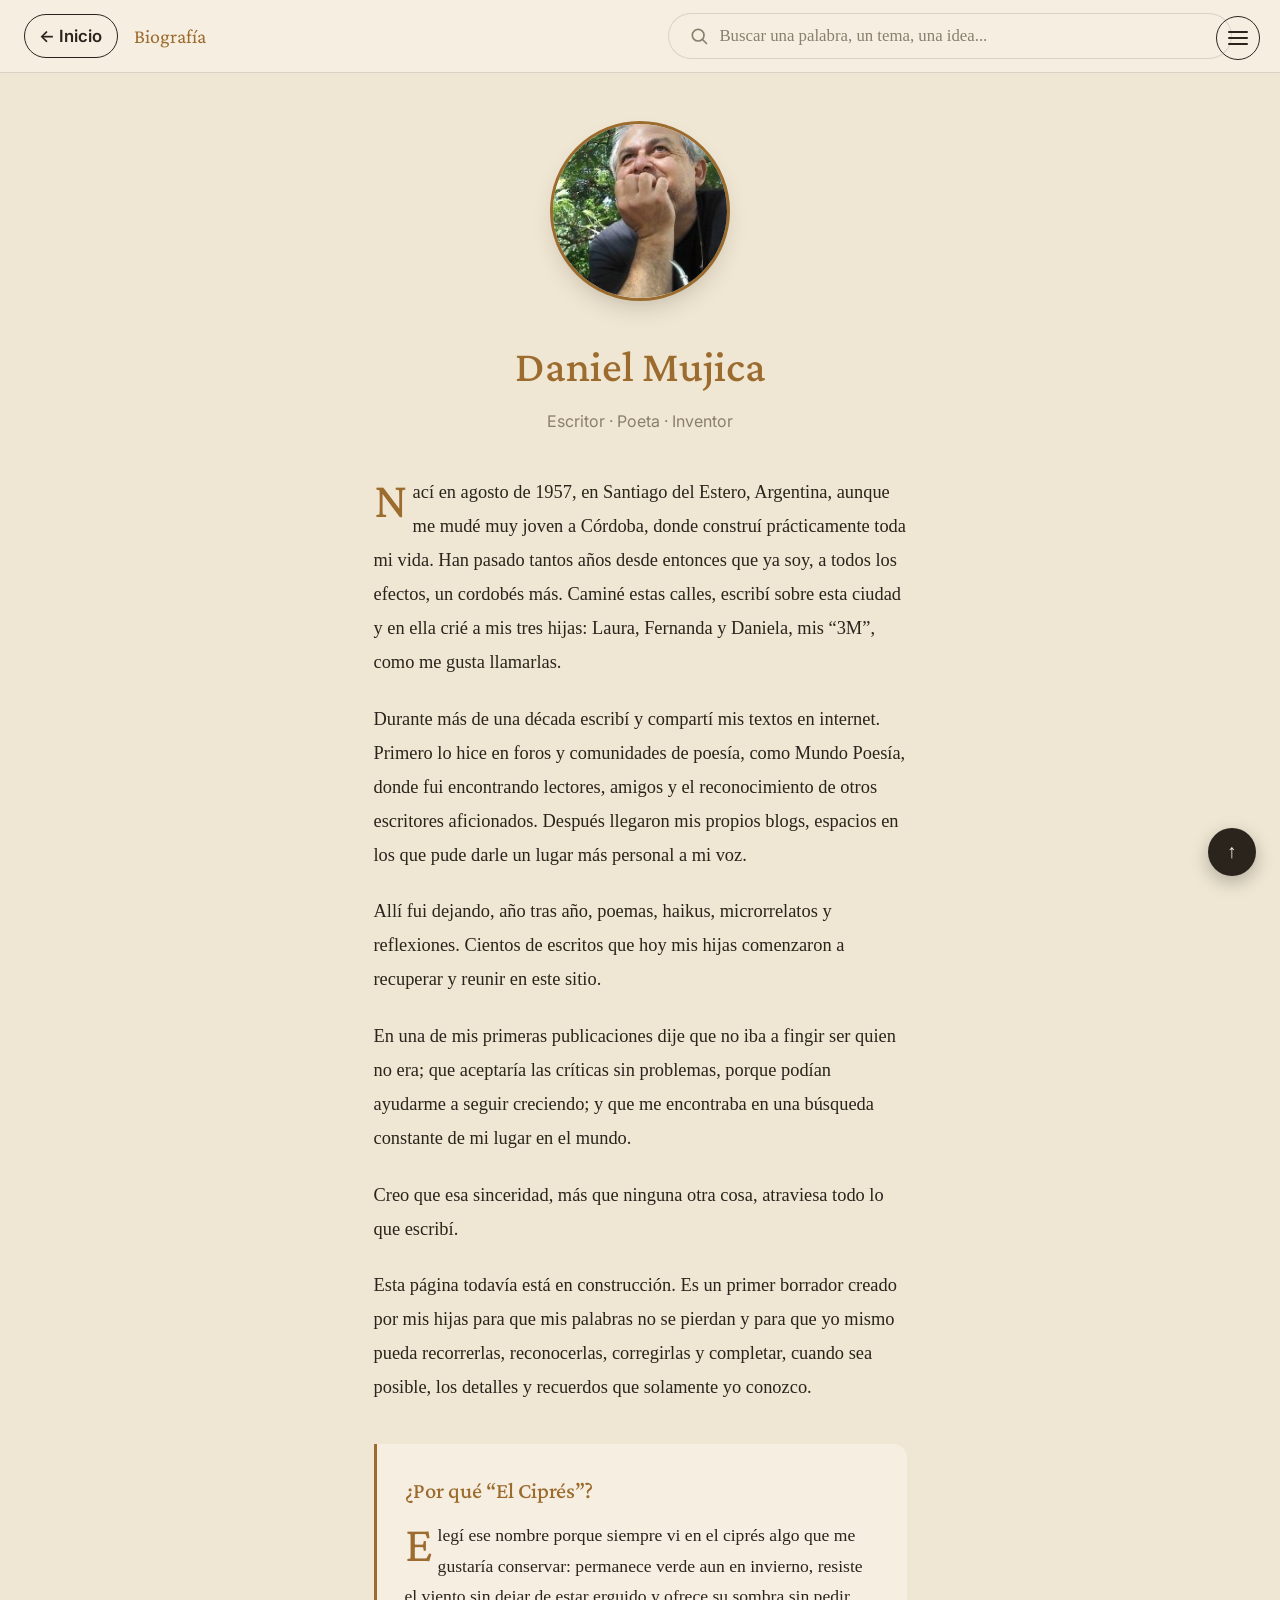
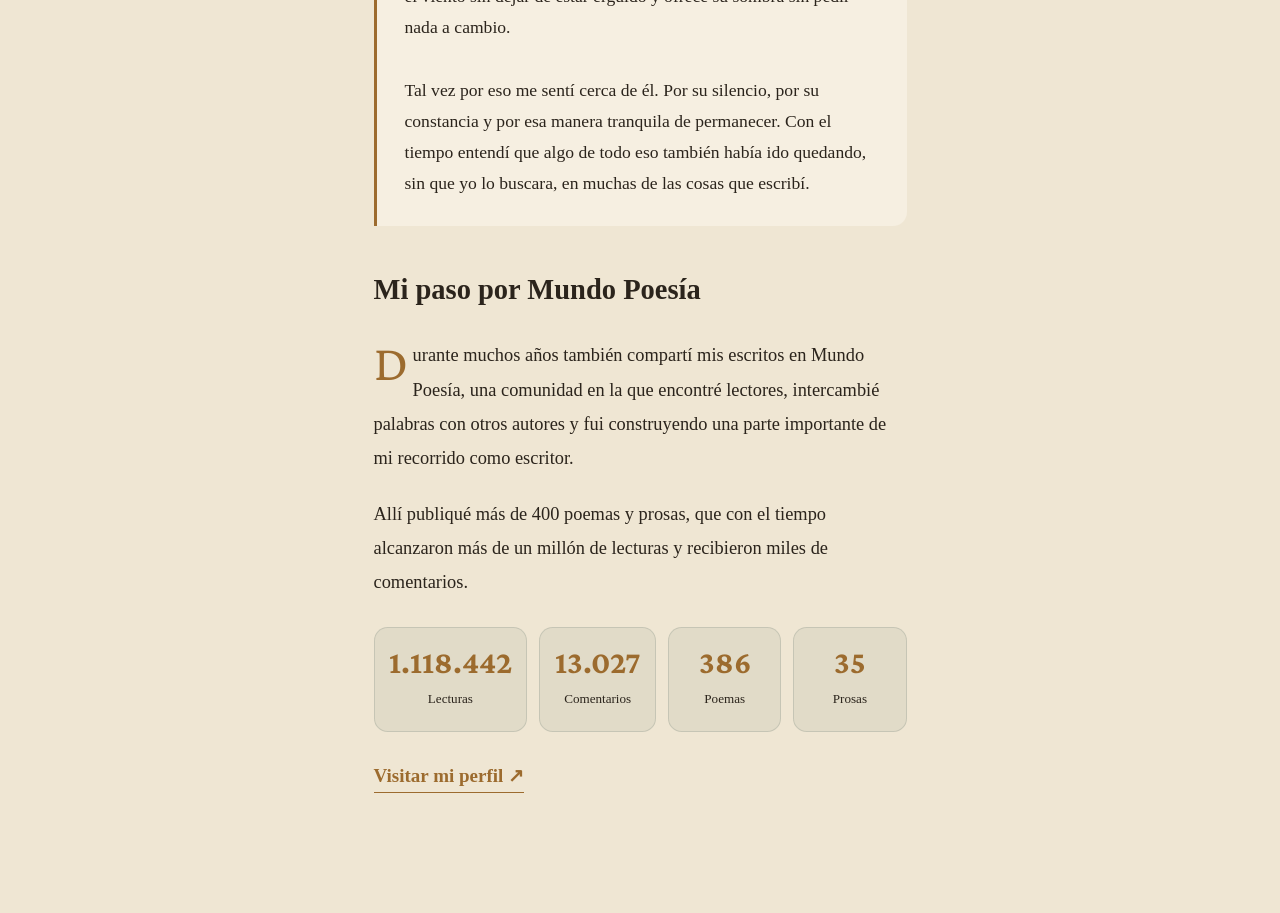
==== biografia.html @ 6b65d0ea "Registro en Claude, 11.07" ====
<!doctype html>
<html lang="es">
  <head>
    <meta charset="UTF-8" />
    <meta name="viewport" content="width=device-width, initial-scale=1.0" />
    <title>Biografía — El Ciprés</title>
    <link rel="stylesheet" href="css/styles.css" />
    <link rel="stylesheet" href="css/paginas.css" />
  </head>
  <body style="--accent: var(--tinta-otro-yo)">
    <div class="topbar">
      <a class="volver" href="index.html">&larr; Inicio</a>
      <span class="coleccion-nombre">Biografía</span>

     <section class="buscador-wrap">
  <div class="buscador-caja">
    <svg class="buscador-icono" width="20" height="20" viewBox="0 0 24 24" fill="none" stroke="currentColor" stroke-width="2" stroke-linecap="round"><circle cx="11" cy="11" r="7"/><path d="M21 21 L16.5 16.5"/></svg>
    <input type="text" id="buscadorInput" placeholder="Buscar una palabra, un tema, una idea..." autocomplete="off">
  </div>
  <div class="buscador-resultados" id="buscadorResultados"></div>
</section>

      <nav class="menu-hamburguesa" aria-label="Navegación principal">
        <button
          class="menu-boton"
          id="menuBoton"
          aria-expanded="false"
          aria-controls="menuPanel"
          aria-label="Abrir menú"
        >
          <span class="menu-icono" aria-hidden="true"
            ><span></span><span></span><span></span
          ></span>
        </button>
        <ul class="menu-panel" id="menuPanel">
          <li><a href="index.html">Inicio</a></li>
          <li><a href="biografia.html">Biografía</a></li>
          <li><a href="comentarios.html">Comentarios</a></li>
          <li><a href="cafecito.html">Cafecito</a></li>
          <li><a href="contacto.html">Contacto</a></li>
        </ul>
      </nav>
    </div>

    <main class="bio-main">
      <div class="bio-foto-wrap">
        <div class="bio-foto">
          <img src="/img/bio-wdm.jpg" alt="Daniel Mujica" />
          <!-- <span class="placeholder">Foto de<br>Daniel</span> -->
        </div>
      </div>

      <h1 class="bio-nombre">Daniel Mujica</h1>
      <div class="bio-sub">Escritor &middot; Poeta &middot; Inventor</div>

      <div class="bio-texto">
        <p>
          Nací en agosto de 1957, en Santiago del Estero, Argentina, aunque me
          mudé muy joven a Córdoba, donde construí prácticamente toda mi vida.
          Han pasado tantos años desde entonces que ya soy, a todos los efectos,
          un cordobés más. Caminé estas calles, escribí sobre esta ciudad y en
          ella crié a mis tres hijas: Laura, Fernanda y Daniela, mis “3M”, como
          me gusta llamarlas.
        </p>

        <p>
          Durante más de una década escribí y compartí mis textos en internet.
          Primero lo hice en foros y comunidades de poesía, como Mundo Poesía,
          donde fui encontrando lectores, amigos y el reconocimiento de otros
          escritores aficionados. Después llegaron mis propios blogs, espacios
          en los que pude darle un lugar más personal a mi voz.
        </p>

        <p>
          Allí fui dejando, año tras año, poemas, haikus, microrrelatos y
          reflexiones. Cientos de escritos que hoy mis hijas comenzaron a
          recuperar y reunir en este sitio.
        </p>

        <p>
          En una de mis primeras publicaciones dije que no iba a fingir ser
          quien no era; que aceptaría las críticas sin problemas, porque podían
          ayudarme a seguir creciendo; y que me encontraba en una búsqueda
          constante de mi lugar en el mundo.
        </p>

        <p>
          Creo que esa sinceridad, más que ninguna otra cosa, atraviesa todo lo
          que escribí.
        </p>

        <p>
          Esta página todavía está en construcción. Es un primer borrador creado
          por mis hijas para que mis palabras no se pierdan y para que yo mismo
          pueda recorrerlas, reconocerlas, corregirlas y completar, cuando sea
          posible, los detalles y recuerdos que solamente yo conozco.
        </p>

        <section class="bio-cipres">
          <h2>¿Por qué “El Ciprés”?</h2>

          <p>
            Elegí ese nombre porque siempre vi en el ciprés algo que me gustaría
            conservar: permanece verde aun en invierno, resiste el viento sin
            dejar de estar erguido y ofrece su sombra sin pedir nada a cambio.
          </p>
          <br />
          <p>
            Tal vez por eso me sentí cerca de él. Por su silencio, por su
            constancia y por esa manera tranquila de permanecer. Con el tiempo
            entendí que algo de todo eso también había ido quedando, sin que yo
            lo buscara, en muchas de las cosas que escribí.
          </p>
        </section>

        <section class="bio-mundopoesia">
          <h2>Mi paso por Mundo Poesía</h2>

          <p>
            Durante muchos años también compartí mis escritos en Mundo Poesía,
            una comunidad en la que encontré lectores, intercambié palabras con
            otros autores y fui construyendo una parte importante de mi
            recorrido como escritor.
          </p>

          <p>
            Allí publiqué más de 400 poemas y prosas, que con el tiempo
            alcanzaron más de un millón de lecturas y recibieron miles de
            comentarios.
          </p>

          <div class="actividad-numeros">
            <div class="actividad-dato">
              <strong>1.118.442</strong>
              <span>Lecturas</span>
            </div>

            <div class="actividad-dato">
              <strong>13.027</strong>
              <span>Comentarios</span>
            </div>

            <div class="actividad-dato">
              <strong>386</strong>
              <span>Poemas</span>
            </div>

            <div class="actividad-dato">
              <strong>35</strong>
              <span>Prosas</span>
            </div>
          </div>

          <a
            class="actividad-enlace"
            href="https://www.mundopoesia.com/foros/usuarios/cipres1957.34099/"
            target="_blank"
            rel="noopener"
          >
            Visitar mi perfil ↗
          </a>
        </section>
      </div>
    </main>

    <a
      class="volver-arriba"
      href="#"
      aria-label="Volver arriba"
      title="Volver arriba"
      >&uarr;</a
    >

    <script src="js/menu.js" defer></script>
    <script src="/js/buscador.js" defer></script>
    <script src="../js/resaltar.js" defer></script>
  </body>
</html>
---- css/styles.css ----
/* ============================================
   Sistema de diseño — "El cuaderno de Daniel"
   Paleta: papel envejecido + tintas de época
   ============================================ */

/* @import url("https://fonts.googleapis.com/css2?family=Fraunces:opsz,wght@9..144,400;9..144,500;9..144,600&family=Source+Serif+4:opsz,wght@8..60,400;8..60,500;8..60,600&family=Inter:wght@400;500;600&display=swap"); */
@import url('https://fonts.googleapis.com/css2?family=Crimson+Pro:wght@700&family=Inter:wght@400;500;600&display=swap');

:root {
  /* Papel y tinta base */
  --paper: #efe6d3;
  --paper-soft: #f6efe1;
  --paper-deep: #e4d8be;
  --ink: #2b241c;
  --ink-soft: #5c5142;
  --ink-faint: #8a7e6c;
  --rule: rgba(43, 36, 28, 0.14);

    /* Tintas de acento */
  --tinta-otro-yo: #9c6b2e;
  --tinta-haiku: #3f5a54;
  --tinta-intentos: #8b3f2e;
  --tinta-sentidos: #6b3550;

  /* Fondos de las colecciones */
    --fondo-otro-yo: #f2e3cf;
  --fondo-haiku: #dfe8e5;
  --fondo-intentos: #eedbd5;
  --fondo-sentidos: #eadde4;

  --accent: var(--tinta-otro-yo);

  --font-display: "Crimson Pro", Georgia, serif;
  --font-body: "Source Serif 4", Georgia, serif;
  --font-ui: "Inter", -apple-system, sans-serif;

  --measure: 62ch;
}

* {
  box-sizing: border-box;
}

html {
  scroll-behavior: smooth;
}

body {
  margin: 0;
  background: var(--paper);
  color: var(--ink);
  font-family: var(--font-body);
  font-size: 19px;
  line-height: 1.7;
  -webkit-font-smoothing: antialiased;
}

@media (prefers-reduced-motion: reduce) {
  html {
    scroll-behavior: auto;
  }
}

a {
  color: var(--accent);
  text-decoration-thickness: 1.5px;
  text-underline-offset: 3px;
}
a:focus-visible,
button:focus-visible {
  outline: 3px solid var(--accent);
  outline-offset: 3px;
}

/* ============================================
   Logo (ciprés) — esquina superior izquierda
   Sumar este bloque a styles.css
   ============================================ */
 
.logo-cipres {
  position: fixed;
  top: 1rem;
  left: 1.25rem;
  z-index: 40;
  width: 44px;
  height: 44px;
  display: block;
  border-radius: 50%;
  box-shadow: 0 4px 12px -4px rgba(43,36,28,0.3);
  transition: transform 0.15s ease;
}
.logo-cipres:hover { transform: scale(1.06); }
.logo-cipres svg { width: 100%; height: 100%; display: block; }

/* ---------- Barra superior (siempre visible, para no perderse) ---------- */

.topbar {
  position: relative;
  top: 0;
  z-index: 20;
  display: flex;
  align-items: center;
  gap: 0.75rem;
  padding: 0.9rem 1.5rem;
  background: var(--paper-soft);
  border-bottom: 1px solid var(--rule);
  font-family: var(--font-ui);
}

.topbar a.volver {
  display: inline-flex;
  align-items: center;
  gap: 0.5rem;
  color: var(--ink);
  font-weight: 600;
  font-size: 1.05rem;
  text-decoration: none;
  padding: 0.4rem 0.9rem;
  border: 1.5px solid var(--ink);
  border-radius: 999px;
  transition: background 0.15s ease;
}
.topbar a.volver:hover {
  background: var(--paper-deep);
}

.topbar .coleccion-nombre {
  font-family: var(--font-display);
  font-size: 1.25rem;
  color: var(--accent);
  margin-left: 0.25rem;
}

/* ---------- Portada ---------- */

/* ============================================
   Buscador (index.html)
   ============================================ */

.buscador-wrap {
  max-width: 620px;
  width: 100%;
  margin: 0 auto 0;
  padding: 0 1.75rem;
  position: absolute;
  left: 50%;
  box-sizing: border-box;
}

.buscador-wrap--portada {
  position: static;
  transform: none;
  margin-top: 2rem;
}

.buscador-caja {
  display: flex;
  align-items: center;
  gap: 0.65rem;
  background: var(--paper-soft);
  border: 1.5px solid var(--rule);
  border-radius: 999px;
  padding: 0.75rem 1.25rem;
  box-sizing: border-box;
}

.buscador-icono {
  width: 20px;
  height: 20px;
  min-width: 20px;
  flex-shrink: 0;
  color: var(--ink-faint);
}

.buscador-caja input {
  border: none;
  background: transparent;
  outline: none;
  font-family: var(--font-body);
  font-size: 1.05rem;
  color: var(--ink);
  width: 100%;
  min-width: 0;
  padding: 0;
}
.buscador-caja input::placeholder { color: var(--ink-faint); }

.buscador-resultados {
  display: none;
  position: absolute;
  left: 1.75rem;
  right: 1.75rem;
  top: calc(100% + 8px);
  max-height: 60vh;
  overflow-y: auto;
  background: var(--paper-soft);
  border: 1px solid var(--rule);
  border-radius: 16px;
  box-shadow: 0 16px 36px -14px rgba(43,36,28,0.3);
  z-index: 25;
}
.buscador-resultados.activo { display: block; }

.buscador-contador {
  font-family: var(--font-ui);
  font-size: 0.85rem;
  color: var(--ink-faint);
  padding: 0.85rem 1.25rem 0.4rem;
}

.buscador-vacio {
  font-family: var(--font-ui);
  color: var(--ink-faint);
  padding: 1.25rem;
  font-size: 0.95rem;
}

.buscador-resultado {
  display: grid;
  grid-template-columns: auto auto 1fr;
  align-items: baseline;
  column-gap: 0.6rem;
  row-gap: 0.15rem;
  padding: 0.75rem 1.25rem;
  text-decoration: none;
  color: var(--ink);
  border-top: 1px solid var(--rule);
}
.buscador-resultado:first-of-type { border-top: none; }
.buscador-resultado:hover { background: var(--paper-deep); }

.buscador-tag {
  font-family: var(--font-ui);
  font-size: 0.72rem;
  font-weight: 600;
  color: var(--paper-soft);
  padding: 0.15rem 0.55rem;
  border-radius: 999px;
  white-space: nowrap;
}

.buscador-titulo {
  font-family: var(--font-display);
  font-weight: 500;
  font-size: 1.05rem;
}

.buscador-fecha {
  font-family: var(--font-ui);
  font-size: 0.8rem;
  color: var(--ink-faint);
  justify-self: end;
}

.buscador-snippet {
  grid-column: 1 / -1;
  font-size: 0.95rem;
  color: var(--ink-soft);
  line-height: 1.5;
}

.buscador-snippet mark {
  background: var(--paper-deep);
  color: var(--accent);
  font-weight: 600;
  padding: 0 0.1em;
  border-radius: 3px;
}

@media (max-width: 640px) {
  .buscador-resultado { grid-template-columns: auto 1fr; }
  .buscador-fecha { display: none; }
}

/* ============================================
   Resaltado de resultado (páginas de blogs/)
   Sumar este bloque a tu styles.css
   ============================================ */

.pieza-resaltada {
  background: var(--paper-deep);
  border-radius: 12px;
  box-shadow: 0 0 0 2px var(--accent);
  transition: background 2s ease, box-shadow 2s ease;
}
.pieza-resaltada-fade {
  background: transparent;
  box-shadow: none;
}

.buscador-marca {
  background: var(--accent);
  color: var(--paper-soft);
  padding: 0.05em 0.15em;
  border-radius: 4px;
}

/* Hero */
.portada-hero {
  max-width: 780px;
  margin: 0 auto;
  padding: 2rem;
  text-align: center;
}

.portada-hero .firma-icono {
  width: 64px;
  height: 64px;
  color: var(--tinta-otro-yo);
  margin-bottom: 1.25rem;
}

.portada-hero h1 {
  font-family: var(--font-display);
  font-weight: 700;
  font-size: clamp(3rem, 8vw, 5rem);
  margin: 0 0 0.5rem;
  letter-spacing: -0.01em;
}

.portada-hero .subtitulo {
  font-family: var(--font-ui);
  font-size: 1.15rem;
  color: var(--ink-soft);
  margin-bottom: 1rem;
}

.separador-suave {
  width: 100%;
  max-width: 43.75rem;
  height: 0.0625rem;
  margin: 1rem auto 1.5rem;
  background: linear-gradient(
    to right,
    rgba(43, 36, 28, 0),
    rgba(43, 36, 28, 0.3),
    rgba(43, 36, 28, 0)
  );
}

.dedicatoria {
  font-family: var(--font-body);
  font-style: italic;
  font-size: 1rem;
  line-height: 1.6;
  color: var(--ink-soft);
  max-width: 46ch;
  margin: 0 auto;
}

.dedicatoria .firma {
  display: block;
  margin-top: 0.7rem;
  font-style: normal;
  font-family: var(--font-ui);
  font-size: 0.9rem;
}

/* ---------- Grilla de colecciones ---------- */

.colecciones {
  max-width: 980px;
  margin: 0 auto;
  padding: 1rem 1.5rem 5rem;
  display: grid;
  grid-template-columns: repeat(2, 1fr);
  gap: 1.5rem;
}

@media (max-width: 640px) {
  .colecciones {
    grid-template-columns: 1fr;
  }
}

.card-coleccion {
  display: block;
  min-height: 13.75rem;
  padding: 2rem 1.75rem;
  color: var(--ink);
  text-decoration: none;
  border: 0.0625rem solid var(--rule);
  border-radius: 1.125rem;

  transition:
    transform 0.18s ease,
    box-shadow 0.18s ease;
}

.card-otro-yo {
  background: var(--fondo-otro-yo);
  border-top: 0.25rem solid var(--tinta-otro-yo);
}

.card-otro-yo .icono {
  color: var(--tinta-otro-yo);
}

.card-haiku {
  background: var(--fondo-haiku);
  border-top: 0.25rem solid var(--tinta-haiku);
}

.card-haiku .icono {
  color: var(--tinta-haiku);
}

.card-intentos {
  background: var(--fondo-intentos);
  border-top: 0.25rem solid var(--tinta-intentos);
}

.card-intentos .icono {
  color: var(--tinta-intentos);
}

.card-sentidos {
  background: var(--fondo-sentidos);
  border-top: 0.25rem solid var(--tinta-sentidos);
}

.card-sentidos .icono {
  color: var(--tinta-sentidos);
}

.card-coleccion:hover,
.card-coleccion:focus-visible {
  transform: translateY(-3px);
  box-shadow: 0 12px 28px -12px rgba(43, 36, 28, 0.25);
}

.card-coleccion .icono {
  width: 40px;
  height: 40px;
  margin-bottom: 1rem;
}

.card-coleccion h2 {
  font-family: var(--font-display);
  font-size: 1.75rem;
  font-weight: 500;
  margin: 0 0 0.4rem;
}

.card-coleccion .meta {
  font-family: var(--font-ui);
  font-size: 0.95rem;
  color: var(--ink-faint);
  margin-bottom: 0.9rem;
}

.card-coleccion p.desc {
  font-size: 1.05rem;
  color: var(--ink-soft);
  margin: 0;
}

/* ---------- Cabecera de colección ---------- */

.coleccion-header {
  max-width: var(--measure);
  margin: 0 auto;
  padding: 3rem 1.75rem 1.5rem;
}

.coleccion-header .icono {
  width: 48px;
  height: 48px;
  margin-bottom: 1.25rem;
}

.coleccion-header h1 {
  font-family: var(--font-display);
  font-weight: 500;
  font-size: clamp(2.2rem, 6vw, 3rem);
  margin: 0 0 0.5rem;
}

.coleccion-header .meta {
  font-family: var(--font-ui);
  color: var(--ink-faint);
  font-size: 1rem;
  margin-bottom: 1rem;
}

.coleccion-header .epigrafe {
  font-style: italic;
  color: var(--ink-soft);
  font-size: 1.15rem;
  border-left: 3px solid var(--accent);
  padding-left: 1rem;
}

/* ---------- Navegador de años ---------- */

.nav-anios {
  max-width: var(--measure);
  margin: 0 auto;
  padding: 0 1.75rem 2rem;
  display: flex;
  flex-wrap: wrap;
  gap: 0.5rem;
  font-family: var(--font-ui);
}

.nav-anios a {
  text-decoration: none;
  color: var(--ink);
  background: var(--paper-soft);
  border: 1px solid var(--rule);
  padding: 0.4rem 0.85rem;
  border-radius: 999px;
  font-size: 0.95rem;
  font-weight: 500;
}
.nav-anios a:hover {
  background: var(--accent);
  color: var(--paper-soft);
  border-color: var(--accent);
}

/* ---------- Piezas ---------- */

.anio-marcador {
  max-width: var(--measure);
  margin: 0 auto;
  padding: 2.5rem 1.75rem 0.5rem;
}
.anio-marcador h2 {
  font-family: var(--font-ui);
  font-size: 1rem;
  font-weight: 600;
  letter-spacing: 0.08em;
  color: var(--accent);
  margin: 0;
  padding-bottom: 0.5rem;
  border-bottom: 2px solid var(--accent);
}

.pieza {
  max-width: var(--measure);
  margin: 0 auto;
  padding: 2rem 1.75rem;
  border-bottom: 1px solid var(--rule);
}
.pieza:last-child {
  border-bottom: none;
}

.pieza .fecha {
  font-family: var(--font-ui);
  font-size: 0.9rem;
  color: var(--ink-faint);
  margin-bottom: 0.35rem;
}

.pieza h3 {
  font-family: var(--font-display);
  font-weight: 500;
  font-size: 1.5rem;
  margin: 0 0 1rem;
  color: var(--ink);
}

.pieza .texto {
  font-size: 1.15rem;
  line-height: 1.8;
  white-space: pre-wrap;
}

.pieza .texto.haiku {
  font-size: 1.35rem;
  line-height: 1.9;
}

.pieza img {
  max-width: 220px;
  width: 100%;
  height: auto;
  border-radius: 10px;
  margin: 1.25rem 0 0.5rem;
  display: block;
}
.pieza .img-nota {
  font-family: var(--font-ui);
  font-size: 0.82rem;
  color: var(--ink-faint);
  font-style: italic;
}

/* ---------- Pie ---------- */

.pie-coleccion {
  max-width: var(--measure);
  margin: 0 auto;
  padding: 3rem 1.75rem 5rem;
  text-align: center;
}
.pie-coleccion a {
  font-family: var(--font-ui);
  font-weight: 600;
}

/* Volver arriba */
.volver-arriba {
  position: fixed;
  bottom: 1.5rem;
  right: 1.5rem;
  background: var(--ink);
  color: var(--paper-soft);
  width: 48px;
  height: 48px;
  border-radius: 50%;
  display: flex;
  align-items: center;
  justify-content: center;
  text-decoration: none;
  font-size: 1.2rem;
  box-shadow: 0 6px 18px rgba(0, 0, 0, 0.25);
  z-index: 15;
}

.menu-hamburguesa {
  position: fixed;
  top: 1rem;
  right: 1.25rem;
  z-index: 40; /* por encima del topbar sticky */
}

.menu-boton {
  width: 44px;
  height: 44px;
  display: flex;
  align-items: center;
  justify-content: center;
  background: transparent;
  border: 1.5px solid var(--ink);
  border-radius: 999px;
  cursor: pointer;
  padding: 0;
}

.menu-icono {
  width: 20px;
  height: 14px;
  position: relative;
  display: inline-block;
}
.menu-icono span {
  position: absolute;
  left: 0;
  width: 100%;
  height: 2px;
  background: var(--ink);
  border-radius: 2px;
  transition:
    transform 0.25s ease,
    opacity 0.25s ease,
    top 0.25s ease;
}
.menu-icono span:nth-child(1) {
  top: 0;
}
.menu-icono span:nth-child(2) {
  top: 6px;
}
.menu-icono span:nth-child(3) {
  top: 12px;
}

.menu-boton[aria-expanded="true"] .menu-icono span:nth-child(1) {
  top: 6px;
  transform: rotate(45deg);
}
.menu-boton[aria-expanded="true"] .menu-icono span:nth-child(2) {
  opacity: 0;
}
.menu-boton[aria-expanded="true"] .menu-icono span:nth-child(3) {
  top: 6px;
  transform: rotate(-45deg);
}

.menu-panel {
  list-style: none;
  margin: 0;
  padding: 0.75rem;
  position: absolute;
  top: calc(100% + 10px);
  right: 0;
  min-width: 200px;
  background: var(--paper-soft);
  border: 1px solid var(--rule);
  border-radius: 14px;
  box-shadow: 0 12px 28px -12px rgba(43, 36, 28, 0.28);
  opacity: 0;
  visibility: hidden;
  transform: translateY(-8px);
  transition:
    opacity 0.2s ease,
    transform 0.2s ease,
    visibility 0.2s;
  z-index: 30;
}
.menu-panel.activo {
  opacity: 1;
  visibility: visible;
  transform: translateY(0);
}
.menu-panel li + li {
  margin-top: 0.15rem;
}

.menu-panel a {
  display: block;
  padding: 0.6rem 0.9rem;
  border-radius: 8px;
  font-family: var(--font-ui);
  font-weight: 500;
  font-size: 1.02rem;
  color: var(--ink);
  text-decoration: none;
}
.menu-panel a:hover,
.menu-panel a:focus-visible {
  background: var(--paper-deep);
  color: var(--accent);
}

@media (prefers-reduced-motion: reduce) {
  .menu-panel,
  .menu-icono span {
    transition: none;
  }
}

@media (max-width: 640px) {
  .buscador-wrap:not(.buscador-wrap--portada) {
    display: none;
  }
  .buscador-wrap--portada {
    margin-top: 6rem;
  }
  .portada-hero {
  padding: 2.5rem 1.75rem 2rem;
}
  .portada-hero h1 {
  font-size: clamp(5rem, 8vw, 7rem);
  margin: 0 0 0.3rem;
}
.dedicatoria {
  max-width: 35ch;
}
}
---- css/paginas.css ----
/* Biografía */
.bio-main {
  max-width: var(--measure);
  margin: 0 auto;
  padding: 3rem 1.75rem 5rem;
}

.bio-foto-wrap {
  display: flex;
  justify-content: center;
  margin-bottom: 1.75rem;
}

.bio-foto {
  width: 180px;
  height: 180px;
  border-radius: 50%;
  background: var(--paper-soft);
  border: 3px solid var(--accent);
  box-shadow: 0 12px 28px -12px rgba(43, 36, 28, 0.3);
  overflow: hidden;
  display: flex;
  align-items: center;
  justify-content: center;
}

.bio-foto img {
  width: 100%;
  height: 100%;
  object-fit: cover;
  display: block;
}

.bio-nombre {
  text-align: center;
  font-family: var(--font-display);
  font-weight: 500;
  font-size: clamp(2rem, 6vw, 2.75rem);
  margin: 0 0 0.25rem;
  color: var(--accent);
}

.bio-sub {
  text-align: center;
  font-family: var(--font-ui);
  color: var(--ink-faint);
  font-size: 1rem;
  margin-bottom: 2.5rem;
}

.bio-texto p {
  font-size: 1.15rem;
  line-height: 1.85;
  margin: 0 0 1.4rem;
}

.bio-texto p:first-of-type::first-letter {
  font-family: var(--font-display);
  font-size: 3.2rem;
  float: left;
  line-height: 0.85;
  padding: 0.05em 0.1em 0 0;
  color: var(--accent);
}

.bio-cipres {
  max-width: var(--measure);
  margin: 2.5rem auto 0;
  padding: 1.75rem 1.75rem;
  background: var(--paper-soft);
  border-left: 3px solid var(--accent);
  border-radius: 0 14px 14px 0;
}
.bio-cipres h2 {
  font-family: var(--font-display);
  font-size: 1.4rem;
  font-weight: 500;
  color: var(--accent);
  margin: 0 0 0.6rem;
}
.bio-cipres p {
  font-size: 1.1rem;
  line-height: 1.75;
  margin: 0;
}

.bio-mundopoesia {
  margin: 2.5rem 0;
}

.card-actividad-literaria {
  padding: 2rem 1.75rem;
  color: var(--ink);
  background: var(--paper-soft);
  border: 0.0625rem solid var(--rule);
  border-top: 0.25rem solid var(--tinta-haiku);
  border-radius: 1.125rem;
}

.actividad-intro {
  max-width: 42rem;
}

.actividad-kicker {
  display: block;
  margin-bottom: 0.4rem;
  color: var(--tinta-haiku);
  font-size: 0.78rem;
  font-weight: 600;
  letter-spacing: 0.08em;
  text-transform: uppercase;
}

.card-actividad-literaria h2 {
  margin: 0 0 0.75rem;
  font-family: var(--font-display);
  font-size: clamp(2rem, 5vw, 2.8rem);
  font-weight: 700;
}

.card-actividad-literaria p {
  margin: 0;
  line-height: 1.7;
}

.actividad-numeros {
  display: grid;
  grid-template-columns: repeat(4, 1fr);
  gap: 0.75rem;
  margin: 1.75rem 0;
}

.actividad-dato {
  padding: 1.1rem 0.9rem;
  text-align: center;
  background: rgba(63, 90, 84, 0.08);
  border: 0.0625rem solid rgba(63, 90, 84, 0.16);
  border-radius: 0.85rem;
}

.actividad-dato strong {
  display: block;
  margin-bottom: 0.2rem;
  color: var(--tinta-otro-yo);
  font-family: var(--font-display);
  font-size: clamp(1.4rem, 3vw, 2rem);
  font-weight: 700;
  line-height: 1;
}

.actividad-dato span {
  font-size: 0.82rem;
  font-weight: 500;
}

.actividad-enlace {
  display: inline-flex;
  align-items: center;
  color: var(--tinta-otro-yo);
  font-weight: 600;
  text-decoration: none;
  border-bottom: 0.0625rem solid currentColor;
}

.actividad-enlace:hover {
  opacity: 0.75;
}

@media (max-width: 42rem) {
  .actividad-numeros {
    grid-template-columns: repeat(2, 1fr);
  }
}

/* Comentarios */
.comentarios-header {
  max-width: var(--measure);
  margin: 0 auto;
  padding: 3rem 1.75rem 1.5rem;
}

.comentarios-header h1 {
  font-family: var(--font-display);
  font-weight: 500;
  font-size: clamp(2.2rem, 6vw, 3rem);
  margin: 0 0 0.75rem;
}

.comentarios-intro {
  font-family: var(--font-ui);
  color: var(--ink-soft);
  font-size: 1.05rem;
  max-width: 55ch;
  margin: 0 0 0.75rem;
}

.comentarios-nav-secciones {
  display: flex;
  flex-wrap: wrap;
  gap: 0.6rem;
  font-family: var(--font-ui);
}

.comentarios-nav-secciones a {
  text-decoration: none;
  color: var(--ink);
  background: var(--paper-soft);
  border: 1px solid var(--rule);
  padding: 0.45rem 0.9rem;
  border-radius: 999px;
  font-size: 0.95rem;
  font-weight: 500;
}
.comentarios-nav-secciones a:hover {
  background: var(--paper-deep);
}
.comentarios-nav-secciones .nav-count {
  color: var(--ink-faint);
  font-weight: 400;
  font-size: 0.85rem;
}

.comentarios-main {
  max-width: var(--measure);
  margin: 0 auto;
  padding: 0 1.75rem 5rem;
}

.comentarios-seccion-titulo {
  font-family: var(--font-display);
  font-weight: 500;
  font-size: 1.6rem;
  color: var(--accent);
  margin: 3rem 0 0.25rem;
  padding-bottom: 0.5rem;
  border-bottom: 2px solid var(--accent);
}

.comentarios-seccion-count {
  font-family: var(--font-ui);
  font-size: 0.95rem;
  font-weight: 400;
  color: var(--ink-faint);
  border-bottom: none;
}

.comentarios-seccion .anio-marcador {
  padding-left: 0;
  padding-right: 0;
  max-width: none;
}

.comentario {
  display: flex;
  gap: 1rem;
  padding: 1.25rem 0;
  border-bottom: 1px solid var(--rule);
}
.comentario:last-child {
  border-bottom: none;
}

.comentario-avatar {
  flex-shrink: 0;
  width: 42px;
  height: 42px;
  border-radius: 50%;
  color: var(--paper-soft);
  font-family: var(--font-display);
  font-weight: 600;
  font-size: 1.1rem;
  display: flex;
  align-items: center;
  justify-content: center;
}

.comentario-cuerpo {
  flex: 1;
  min-width: 0;
}

.comentario-cabecera {
  display: flex;
  flex-wrap: wrap;
  align-items: baseline;
  gap: 0.6rem;
  margin-bottom: 0.15rem;
}

.comentario-nombre {
  font-family: var(--font-ui);
  font-weight: 600;
  font-size: 1rem;
  color: var(--ink);
}
.comentario-nombre a {
  color: inherit;
  text-decoration: underline;
  text-decoration-color: var(--rule);
}
.comentario-nombre a:hover {
  color: var(--accent);
}

.comentario-fecha {
  font-family: var(--font-ui);
  font-size: 0.85rem;
  color: var(--ink-faint);
}

.comentario-contexto {
  font-family: var(--font-ui);
  font-size: 0.85rem;
  font-style: italic;
  color: var(--ink-faint);
  margin-bottom: 0.4rem;
}

.comentario-texto {
  font-size: 1.05rem;
  line-height: 1.6;
  white-space: pre-wrap;
}

/*  Cafecito */
.cafecito-main {
  max-width: var(--measure);
  margin: 0 auto;
  padding: 3.5rem 1.75rem 5rem;
}

.cafecito-titulo {
  font-family: var(--font-display);
  font-weight: 500;
  font-size: clamp(2rem, 6vw, 2.75rem);
  text-align: center;
  color: var(--accent);
  margin: 0 0 2.25rem;
}

.cafecito-texto p {
  font-size: 1.15rem;
  line-height: 1.85;
  margin: 0 0 1.4rem;
}

.cafecito-texto a {
  font-weight: 600;
}

.cafecito-texto p:first-of-type::first-letter {
  font-family: var(--font-display);
  font-size: 3.2rem;
  float: left;
  line-height: 0.85;
  padding: 0.05em 0.1em 0 0;
  color: var(--accent);
}

.cafecito-boton-wrap {
  display: flex;
  justify-content: center;
  margin-top: 2.5rem;
}

.cafecito-boton-wrap img {
  height: 56px;
  width: auto;
}

/* Contacto */

/* ============================================
   Página Contacto
   Sumar este bloque a css/paginas.css
   ============================================ */

.contacto-main {
  max-width: var(--measure);
  margin: 0 auto;
  padding: 3.5rem 1.75rem 5rem;
}

.contacto-titulo {
  font-family: var(--font-display);
  font-weight: 500;
  font-size: clamp(2rem, 6vw, 2.75rem);
  margin: 0 0 0.75rem;
  color: var(--accent);
}

.contacto-intro {
  font-family: var(--font-ui);
  color: var(--ink-soft);
  font-size: 1.05rem;
  max-width: 55ch;
  margin: 0 0 2.5rem;
}

.contacto-form {
  display: flex;
  flex-direction: column;
  gap: 1.5rem;
  max-width: 480px;
}

.campo {
  display: flex;
  flex-direction: column;
  gap: 0.4rem;
}

.campo label {
  font-family: var(--font-ui);
  font-weight: 600;
  font-size: 0.95rem;
  color: var(--ink);
}

.campo input,
.campo textarea,
.campo select {
  font-family: var(--font-body);
  font-size: 1.05rem;
  color: var(--ink);
  background: var(--paper-soft);
  border: 1.5px solid var(--rule);
  border-radius: 10px;
  padding: 0.7rem 0.9rem;
}

.campo input:focus,
.campo textarea:focus,
.campo select:focus {
  outline: none;
  border-color: var(--accent);
}

.campo textarea {
  resize: vertical;
}

.contacto-enviar {
  align-self: flex-start;
  font-family: var(--font-ui);
  font-weight: 600;
  font-size: 1.05rem;
  color: var(--paper-soft);
  background: var(--accent);
  border: none;
  border-radius: 999px;
  padding: 0.75rem 1.75rem;
  cursor: pointer;
  transition: opacity 0.15s ease;
}
.contacto-enviar:hover {
  opacity: 0.88;
}
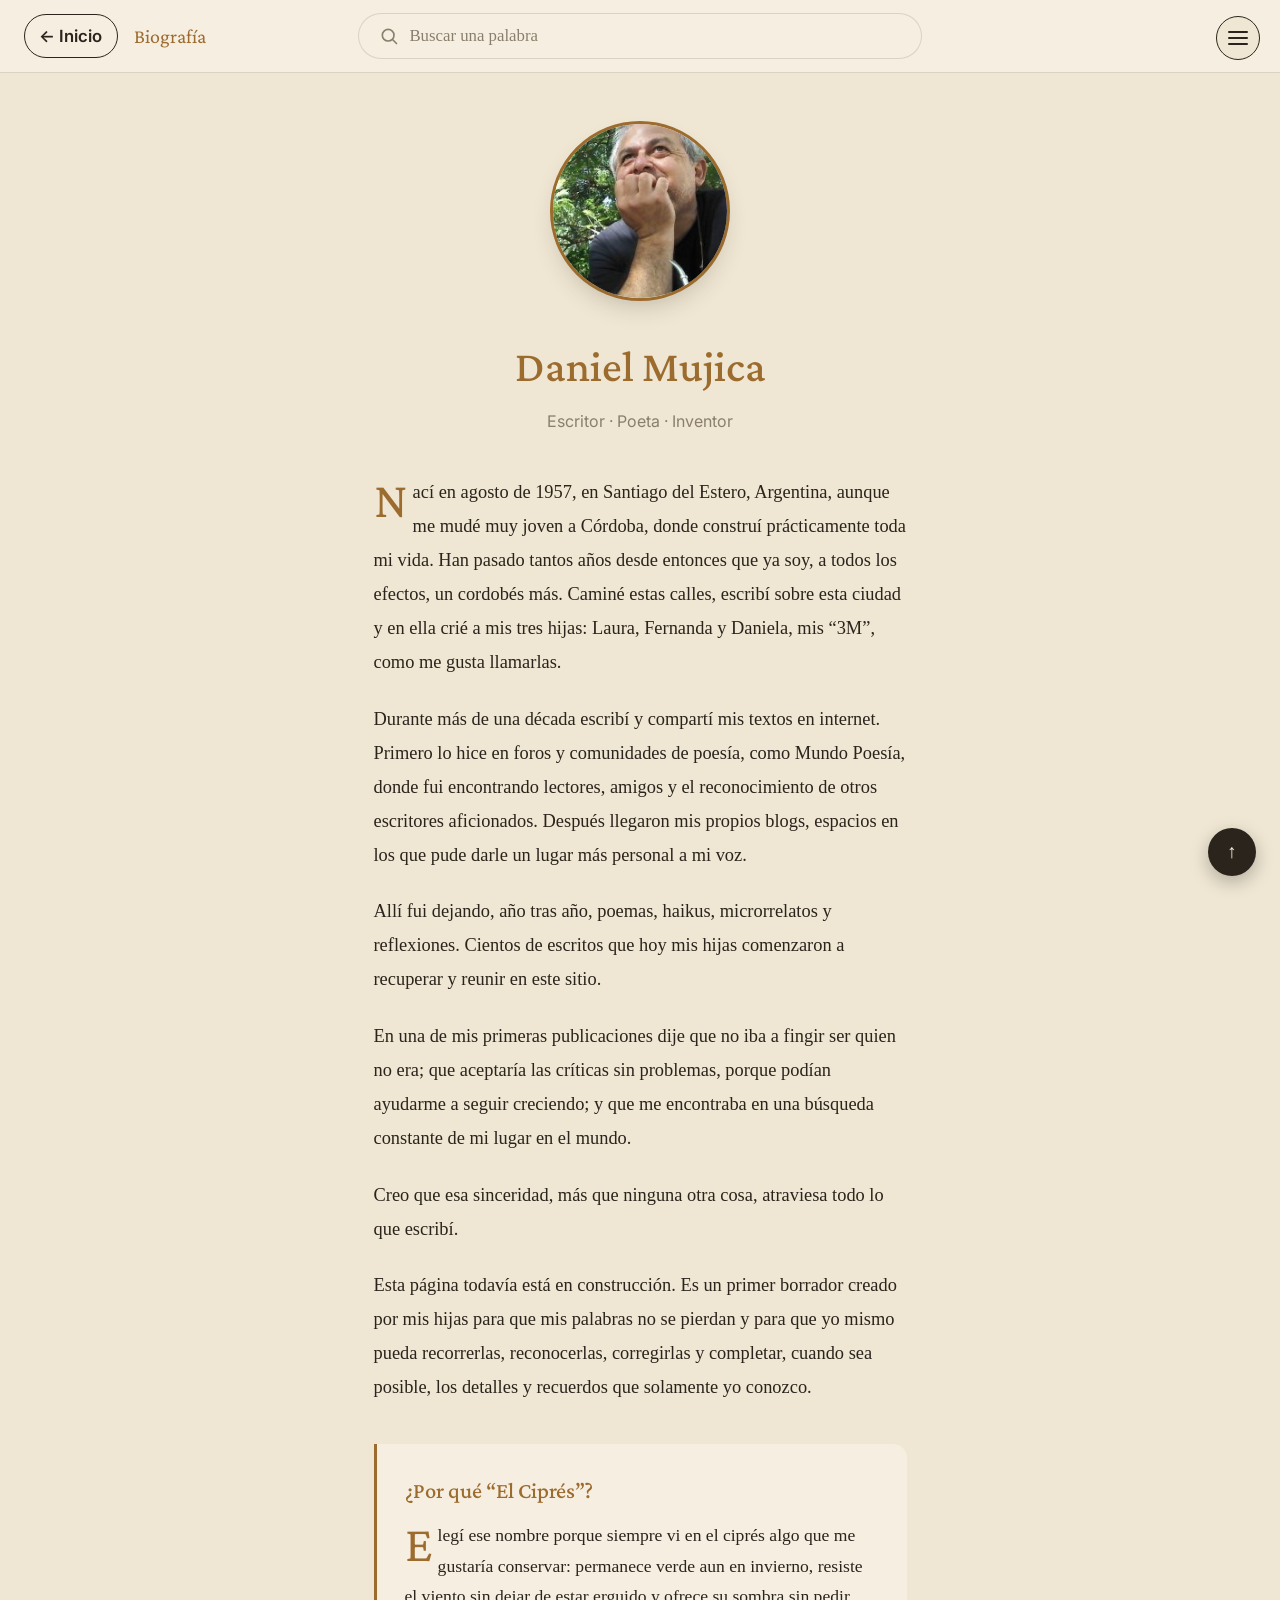
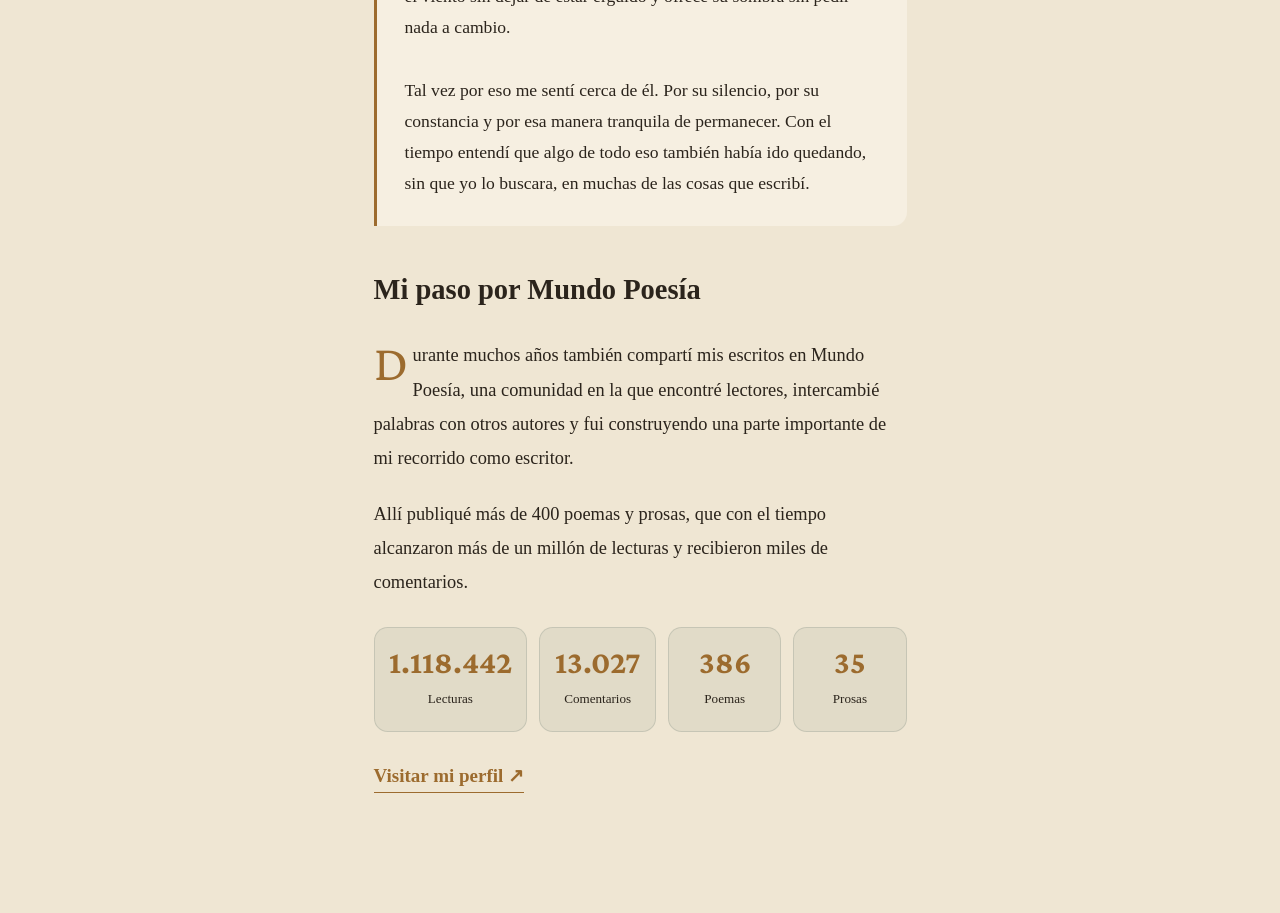
==== commit 6e8e1070: "Fixed mobile search bar" ====
--- a/biografia.html
+++ b/biografia.html
@@ -15,7 +15,7 @@
      <section class="buscador-wrap">
   <div class="buscador-caja">
     <svg class="buscador-icono" width="20" height="20" viewBox="0 0 24 24" fill="none" stroke="currentColor" stroke-width="2" stroke-linecap="round"><circle cx="11" cy="11" r="7"/><path d="M21 21 L16.5 16.5"/></svg>
-    <input type="text" id="buscadorInput" placeholder="Buscar una palabra, un tema, una idea..." autocomplete="off">
+    <input type="text" id="buscadorInput" placeholder="Buscar una palabra" autocomplete="off">
   </div>
   <div class="buscador-resultados" id="buscadorResultados"></div>
 </section>
--- a/css/styles.css
+++ b/css/styles.css
@@ -4,7 +4,7 @@
    ============================================ */
 
 /* @import url("https://fonts.googleapis.com/css2?family=Fraunces:opsz,wght@9..144,400;9..144,500;9..144,600&family=Source+Serif+4:opsz,wght@8..60,400;8..60,500;8..60,600&family=Inter:wght@400;500;600&display=swap"); */
-@import url('https://fonts.googleapis.com/css2?family=Crimson+Pro:wght@700&family=Inter:wght@400;500;600&display=swap');
+@import url("https://fonts.googleapis.com/css2?family=Crimson+Pro:wght@700&family=Inter:wght@400;500;600&display=swap");
 
 :root {
   /* Papel y tinta base */
@@ -16,14 +16,14 @@
   --ink-faint: #8a7e6c;
   --rule: rgba(43, 36, 28, 0.14);
 
-    /* Tintas de acento */
+  /* Tintas de acento */
   --tinta-otro-yo: #9c6b2e;
   --tinta-haiku: #3f5a54;
   --tinta-intentos: #8b3f2e;
   --tinta-sentidos: #6b3550;
 
   /* Fondos de las colecciones */
-    --fondo-otro-yo: #f2e3cf;
+  --fondo-otro-yo: #f2e3cf;
   --fondo-haiku: #dfe8e5;
   --fondo-intentos: #eedbd5;
   --fondo-sentidos: #eadde4;
@@ -53,6 +53,7 @@
   font-size: 19px;
   line-height: 1.7;
   -webkit-font-smoothing: antialiased;
+  overflow-x: hidden;
 }
 
 @media (prefers-reduced-motion: reduce) {
@@ -74,9 +75,8 @@
 
 /* ============================================
    Logo (ciprés) — esquina superior izquierda
-   Sumar este bloque a styles.css
    ============================================ */
- 
+
 .logo-cipres {
   position: fixed;
   top: 1rem;
@@ -86,11 +86,17 @@
   height: 44px;
   display: block;
   border-radius: 50%;
-  box-shadow: 0 4px 12px -4px rgba(43,36,28,0.3);
+  box-shadow: 0 4px 12px -4px rgba(43, 36, 28, 0.3);
   transition: transform 0.15s ease;
 }
-.logo-cipres:hover { transform: scale(1.06); }
-.logo-cipres svg { width: 100%; height: 100%; display: block; }
+.logo-cipres:hover {
+  transform: scale(1.06);
+}
+.logo-cipres svg {
+  width: 100%;
+  height: 100%;
+  display: block;
+}
 
 /* ---------- Barra superior (siempre visible, para no perderse) ---------- */
 
@@ -144,13 +150,15 @@
   padding: 0 1.75rem;
   position: absolute;
   left: 50%;
+  transform: translateX(-50%);
   box-sizing: border-box;
 }
 
 .buscador-wrap--portada {
-  position: static;
+  position: relative;
+  left: auto;
   transform: none;
-  margin-top: 2rem;
+  margin: 2rem auto 0;
 }
 
 .buscador-caja {
@@ -183,7 +191,9 @@
   min-width: 0;
   padding: 0;
 }
-.buscador-caja input::placeholder { color: var(--ink-faint); }
+.buscador-caja input::placeholder {
+  color: var(--ink-faint);
+}
 
 .buscador-resultados {
   display: none;
@@ -196,10 +206,12 @@
   background: var(--paper-soft);
   border: 1px solid var(--rule);
   border-radius: 16px;
-  box-shadow: 0 16px 36px -14px rgba(43,36,28,0.3);
+  box-shadow: 0 16px 36px -14px rgba(43, 36, 28, 0.3);
   z-index: 25;
 }
-.buscador-resultados.activo { display: block; }
+.buscador-resultados.activo {
+  display: block;
+}
 
 .buscador-contador {
   font-family: var(--font-ui);
@@ -226,8 +238,12 @@
   color: var(--ink);
   border-top: 1px solid var(--rule);
 }
-.buscador-resultado:first-of-type { border-top: none; }
-.buscador-resultado:hover { background: var(--paper-deep); }
+.buscador-resultado:first-of-type {
+  border-top: none;
+}
+.buscador-resultado:hover {
+  background: var(--paper-deep);
+}
 
 .buscador-tag {
   font-family: var(--font-ui);
@@ -268,8 +284,51 @@
 }
 
 @media (max-width: 640px) {
-  .buscador-resultado { grid-template-columns: auto 1fr; }
-  .buscador-fecha { display: none; }
+  .buscador-wrap:not(.buscador-wrap--portada) {
+    position: static;
+    left: auto;
+    transform: none;
+    width: 44px;
+    max-width: none;
+    padding: 0;
+    margin: 0;
+    display: flex;
+    align-items: center;
+  }
+  .buscador-wrap:not(.buscador-wrap--portada) .buscador-caja {
+    width: 44px;
+    height: 44px;
+    padding-right: 9px;
+    justify-content: center;
+    border-radius: 50%;
+    overflow: hidden;
+    transition: width 0.25s ease;
+    cursor: pointer;
+  }
+  .buscador-wrap:not(.buscador-wrap--portada) .buscador-caja input {
+    width: 0;
+    opacity: 0;
+    transition:
+      width 0.25s ease,
+      opacity 0.2s ease;
+  }
+  .buscador-wrap:not(.buscador-wrap--portada).expandido .buscador-caja {
+    position: fixed;
+    top: 0.75rem;
+    left: 70px;
+    right: 70px;
+    width: auto;
+    padding: 0 15px 0 15px;
+    border-radius: 999px;
+    justify-content: flex-start;
+    z-index: 45;
+    box-shadow: 0 8px 20px -8px rgba(43, 36, 28, 0.35);
+    cursor: text;
+  }
+  .buscador-wrap:not(.buscador-wrap--portada).expandido .buscador-caja input {
+    width: 100%;
+    opacity: 1;
+  }
 }
 
 /* ============================================
@@ -281,7 +340,9 @@
   background: var(--paper-deep);
   border-radius: 12px;
   box-shadow: 0 0 0 2px var(--accent);
-  transition: background 2s ease, box-shadow 2s ease;
+  transition:
+    background 2s ease,
+    box-shadow 2s ease;
 }
 .pieza-resaltada-fade {
   background: transparent;
@@ -298,7 +359,7 @@
 /* Hero */
 .portada-hero {
   max-width: 780px;
-  margin: 0 auto;
+  margin: 2rem auto;
   padding: 2rem;
   text-align: center;
 }
@@ -314,7 +375,7 @@
   font-family: var(--font-display);
   font-weight: 700;
   font-size: clamp(3rem, 8vw, 5rem);
-  margin: 0 0 0.5rem;
+  margin: 2rem 0 0.5rem;
   letter-spacing: -0.01em;
 }
 
@@ -624,7 +685,7 @@
   position: fixed;
   top: 1rem;
   right: 1.25rem;
-  z-index: 40; /* por encima del topbar sticky */
+  z-index: 50; /* siempre por encima, incluso del buscador expandido en mobile */
 }
 
 .menu-boton {
@@ -633,7 +694,7 @@
   display: flex;
   align-items: center;
   justify-content: center;
-  background: transparent;
+  background: var(--paper);
   border: 1.5px solid var(--ink);
   border-radius: 999px;
   cursor: pointer;
@@ -734,20 +795,17 @@
 }
 
 @media (max-width: 640px) {
-  .buscador-wrap:not(.buscador-wrap--portada) {
-    display: none;
-  }
   .buscador-wrap--portada {
     margin-top: 6rem;
   }
   .portada-hero {
-  padding: 2.5rem 1.75rem 2rem;
-}
+    padding: 2.5rem 1.75rem 2rem;
+  }
   .portada-hero h1 {
-  font-size: clamp(5rem, 8vw, 7rem);
-  margin: 0 0 0.3rem;
-}
-.dedicatoria {
-  max-width: 35ch;
-}
-}+    font-size: clamp(5rem, 8vw, 7rem);
+    margin: 0 0 0.3rem;
+  }
+  .dedicatoria {
+    max-width: 35ch;
+  }
+}
--- a/css/paginas.css
+++ b/css/paginas.css
@@ -320,6 +320,8 @@
   font-size: 1.05rem;
   line-height: 1.6;
   white-space: pre-wrap;
+  overflow-wrap: break-word;
+  word-break: break-word;
 }
 
 /*  Cafecito */
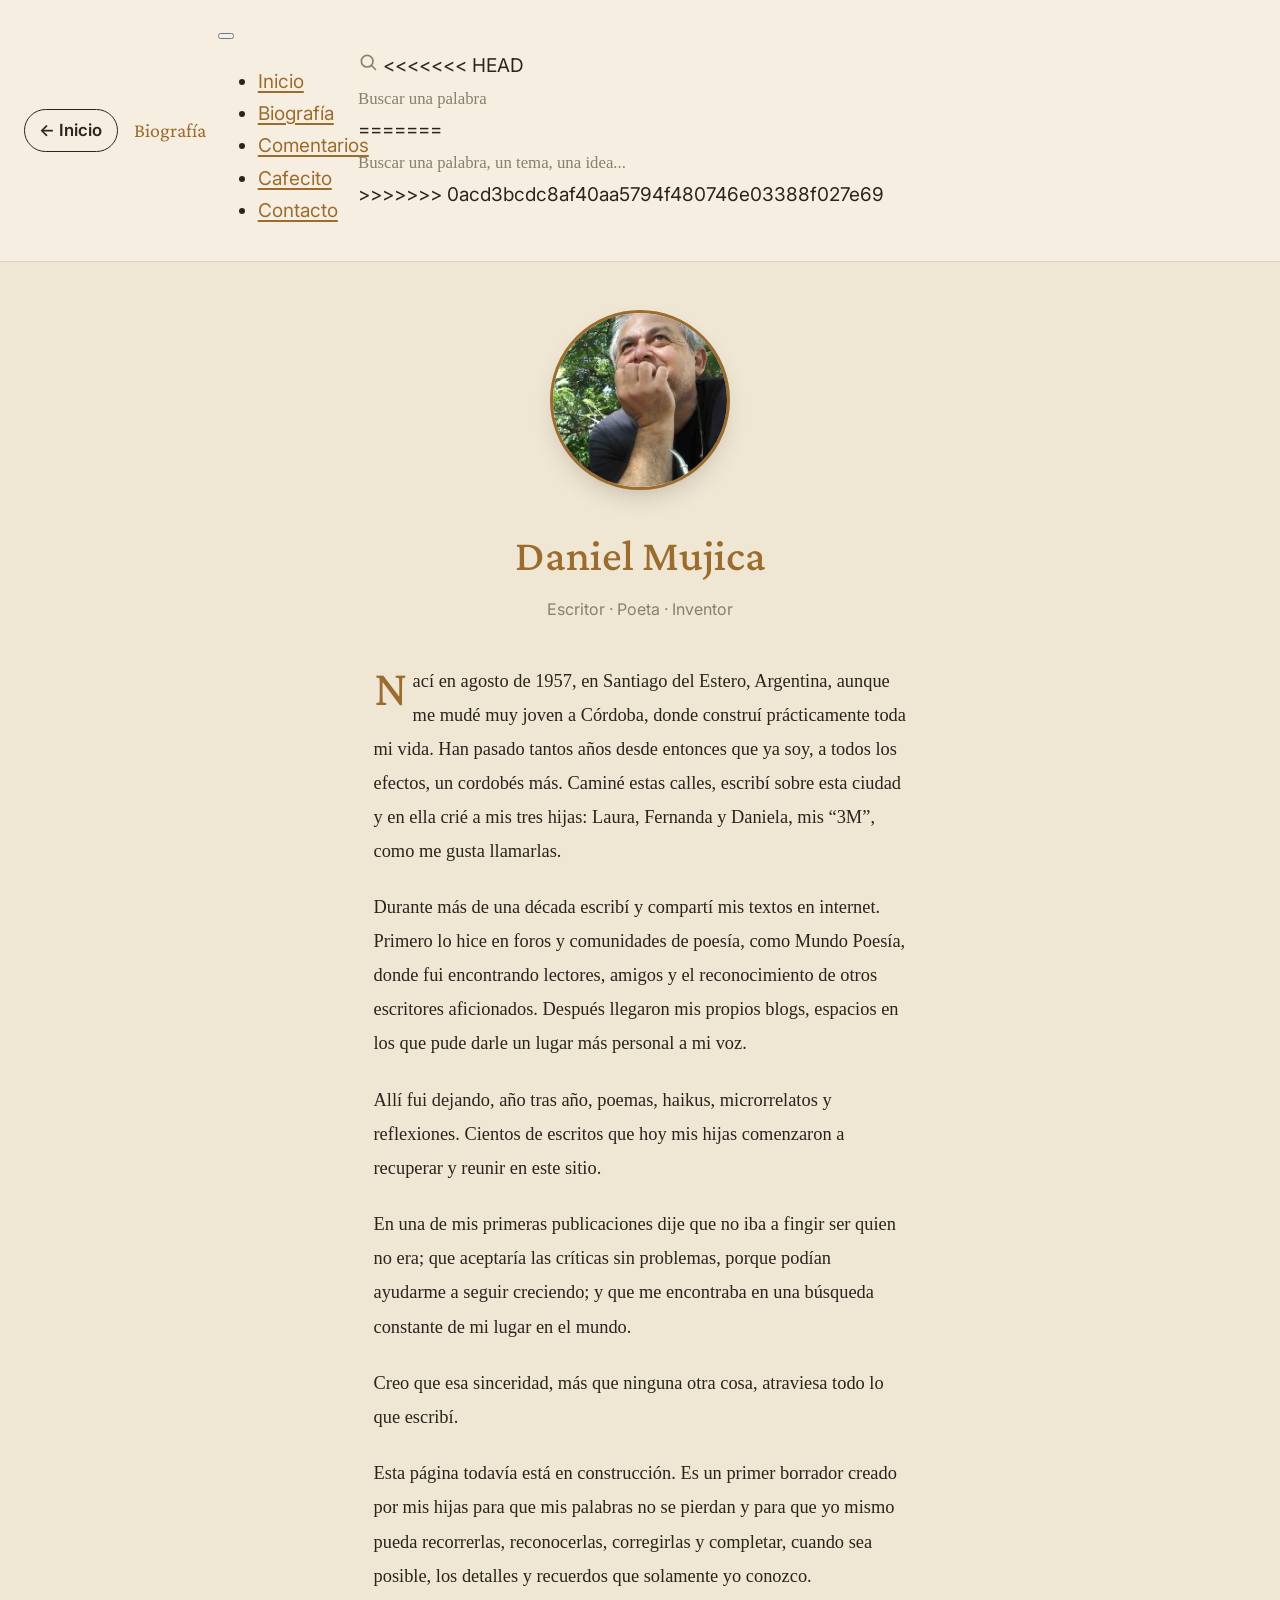
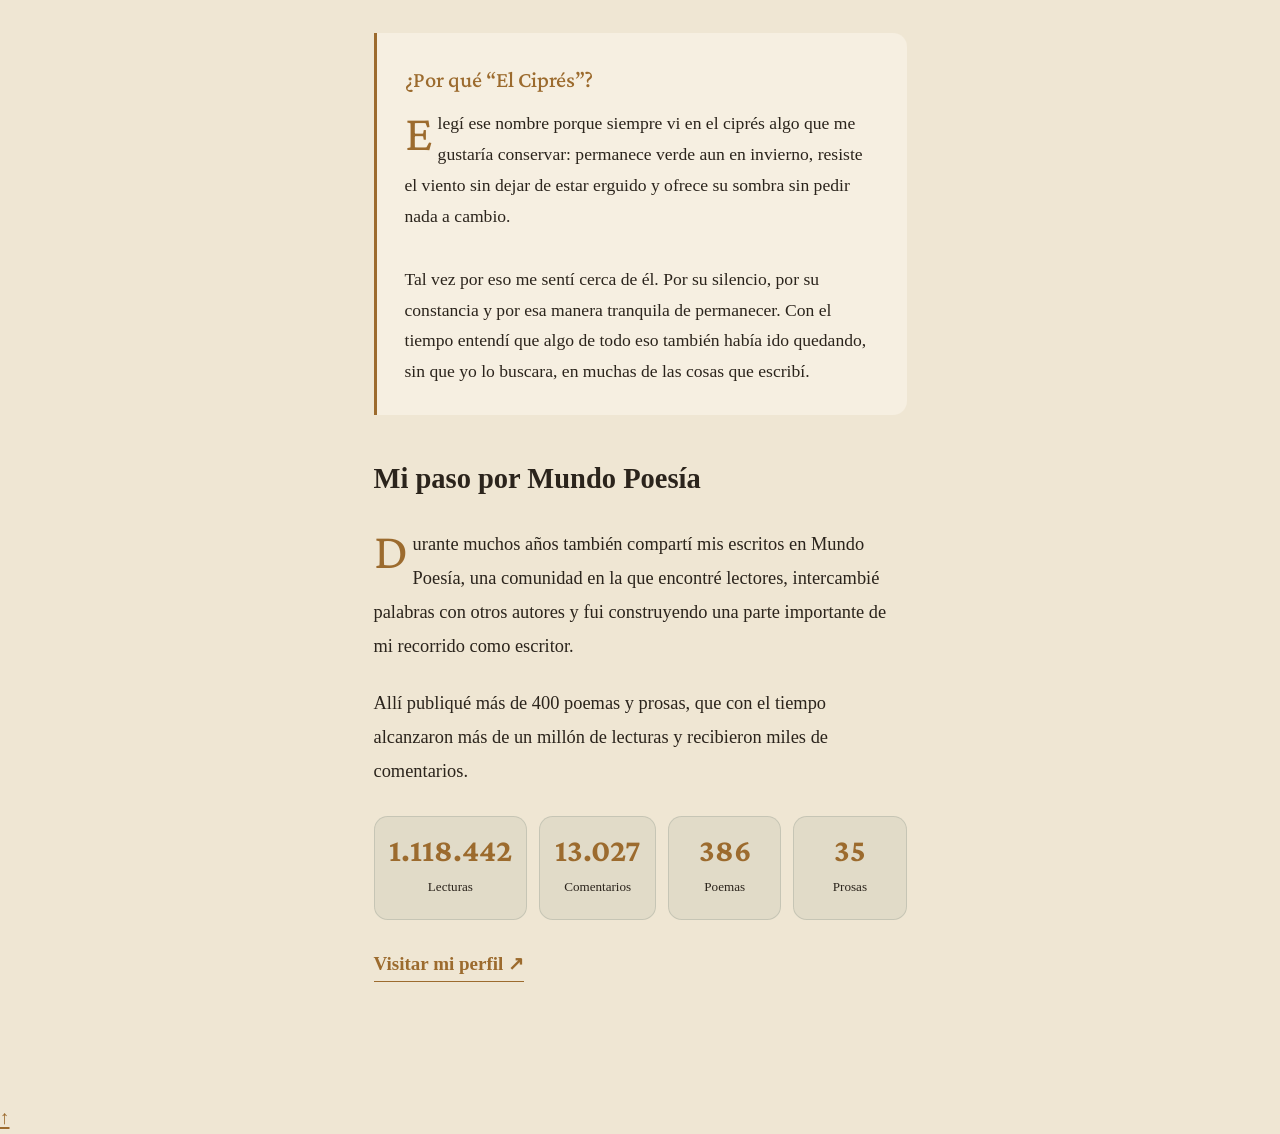
==== commit 3c3d9bc0: "Merge remoto con main" ====
--- a/biografia.html
+++ b/biografia.html
@@ -15,7 +15,11 @@
      <section class="buscador-wrap">
   <div class="buscador-caja">
     <svg class="buscador-icono" width="20" height="20" viewBox="0 0 24 24" fill="none" stroke="currentColor" stroke-width="2" stroke-linecap="round"><circle cx="11" cy="11" r="7"/><path d="M21 21 L16.5 16.5"/></svg>
+<<<<<<< HEAD
     <input type="text" id="buscadorInput" placeholder="Buscar una palabra" autocomplete="off">
+=======
+    <input type="text" id="buscadorInput" placeholder="Buscar una palabra, un tema, una idea..." autocomplete="off">
+>>>>>>> 0acd3bcdc8af40aa5794f480746e03388f027e69
   </div>
   <div class="buscador-resultados" id="buscadorResultados"></div>
 </section>
--- a/css/styles.css
+++ b/css/styles.css
@@ -53,7 +53,10 @@
   font-size: 19px;
   line-height: 1.7;
   -webkit-font-smoothing: antialiased;
+<<<<<<< HEAD
   overflow-x: hidden;
+=======
+>>>>>>> 0acd3bcdc8af40aa5794f480746e03388f027e69
 }
 
 @media (prefers-reduced-motion: reduce) {
@@ -154,6 +157,7 @@
   box-sizing: border-box;
 }
 
+<<<<<<< HEAD
 .buscador-wrap--portada {
   position: relative;
   left: auto;
@@ -161,6 +165,8 @@
   margin: 2rem auto 0;
 }
 
+=======
+>>>>>>> 0acd3bcdc8af40aa5794f480746e03388f027e69
 .buscador-caja {
   display: flex;
   align-items: center;
@@ -284,6 +290,7 @@
 }
 
 @media (max-width: 640px) {
+<<<<<<< HEAD
   .buscador-wrap:not(.buscador-wrap--portada) {
     position: static;
     left: auto;
@@ -328,6 +335,13 @@
   .buscador-wrap:not(.buscador-wrap--portada).expandido .buscador-caja input {
     width: 100%;
     opacity: 1;
+=======
+  .buscador-resultado {
+    grid-template-columns: auto 1fr;
+  }
+  .buscador-fecha {
+    display: none;
+>>>>>>> 0acd3bcdc8af40aa5794f480746e03388f027e69
   }
 }
 
@@ -685,7 +699,11 @@
   position: fixed;
   top: 1rem;
   right: 1.25rem;
+<<<<<<< HEAD
   z-index: 50; /* siempre por encima, incluso del buscador expandido en mobile */
+=======
+  z-index: 40; /* por encima del topbar sticky */
+>>>>>>> 0acd3bcdc8af40aa5794f480746e03388f027e69
 }
 
 .menu-boton {
@@ -694,7 +712,11 @@
   display: flex;
   align-items: center;
   justify-content: center;
+<<<<<<< HEAD
   background: var(--paper);
+=======
+  background: transparent;
+>>>>>>> 0acd3bcdc8af40aa5794f480746e03388f027e69
   border: 1.5px solid var(--ink);
   border-radius: 999px;
   cursor: pointer;
@@ -795,6 +817,12 @@
 }
 
 @media (max-width: 640px) {
+<<<<<<< HEAD
+=======
+  .buscador-wrap:not(.buscador-wrap--portada) {
+    display: none;
+  }
+>>>>>>> 0acd3bcdc8af40aa5794f480746e03388f027e69
   .buscador-wrap--portada {
     margin-top: 6rem;
   }
--- a/css/paginas.css
+++ b/css/paginas.css
@@ -320,8 +320,11 @@
   font-size: 1.05rem;
   line-height: 1.6;
   white-space: pre-wrap;
+<<<<<<< HEAD
   overflow-wrap: break-word;
   word-break: break-word;
+=======
+>>>>>>> 0acd3bcdc8af40aa5794f480746e03388f027e69
 }
 
 /*  Cafecito */
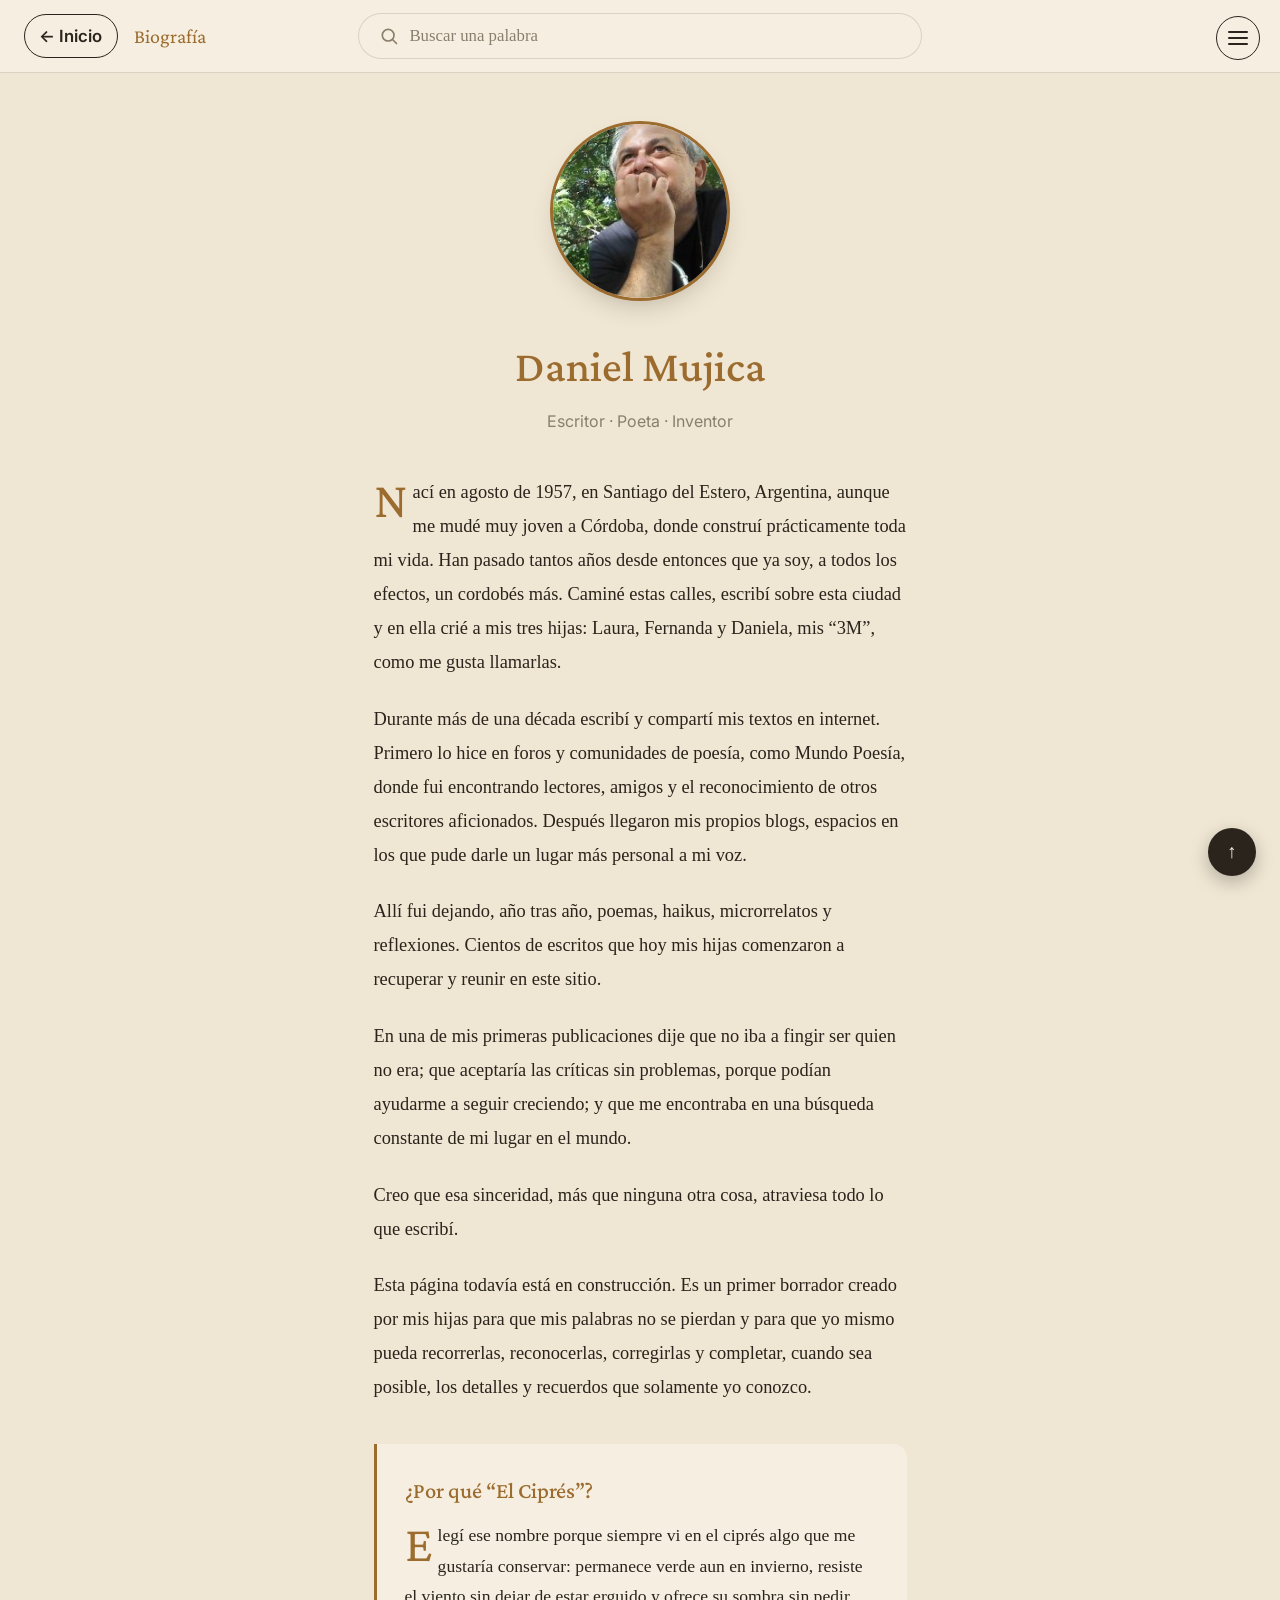
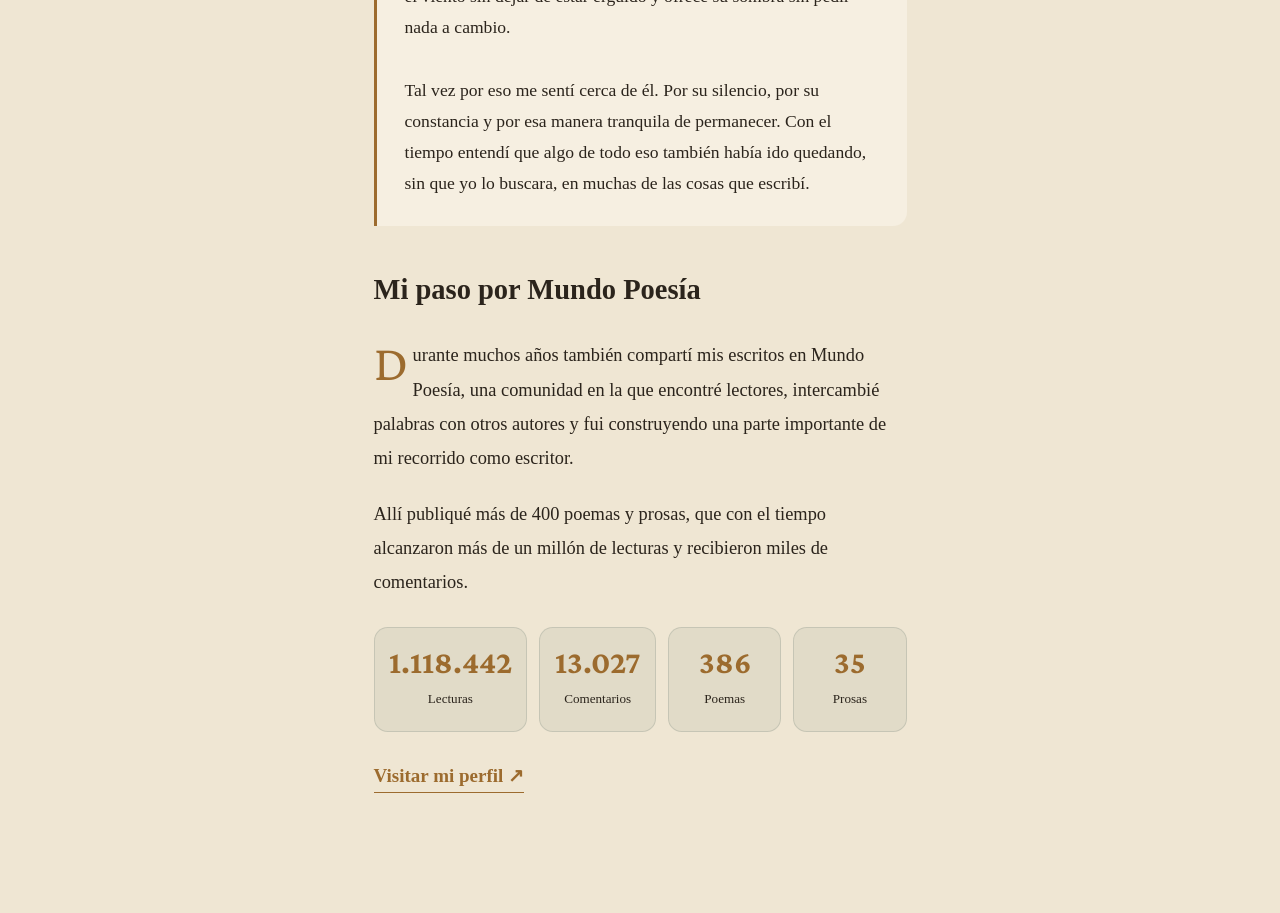
==== commit 6d6b8a83: "fixed search bar mobile" ====
--- a/biografia.html
+++ b/biografia.html
@@ -15,11 +15,7 @@
      <section class="buscador-wrap">
   <div class="buscador-caja">
     <svg class="buscador-icono" width="20" height="20" viewBox="0 0 24 24" fill="none" stroke="currentColor" stroke-width="2" stroke-linecap="round"><circle cx="11" cy="11" r="7"/><path d="M21 21 L16.5 16.5"/></svg>
-<<<<<<< HEAD
     <input type="text" id="buscadorInput" placeholder="Buscar una palabra" autocomplete="off">
-=======
-    <input type="text" id="buscadorInput" placeholder="Buscar una palabra, un tema, una idea..." autocomplete="off">
->>>>>>> 0acd3bcdc8af40aa5794f480746e03388f027e69
   </div>
   <div class="buscador-resultados" id="buscadorResultados"></div>
 </section>
--- a/css/styles.css
+++ b/css/styles.css
@@ -53,10 +53,7 @@
   font-size: 19px;
   line-height: 1.7;
   -webkit-font-smoothing: antialiased;
-<<<<<<< HEAD
   overflow-x: hidden;
-=======
->>>>>>> 0acd3bcdc8af40aa5794f480746e03388f027e69
 }
 
 @media (prefers-reduced-motion: reduce) {
@@ -157,16 +154,12 @@
   box-sizing: border-box;
 }
 
-<<<<<<< HEAD
 .buscador-wrap--portada {
   position: relative;
   left: auto;
   transform: none;
   margin: 2rem auto 0;
 }
-
-=======
->>>>>>> 0acd3bcdc8af40aa5794f480746e03388f027e69
 .buscador-caja {
   display: flex;
   align-items: center;
@@ -290,7 +283,6 @@
 }
 
 @media (max-width: 640px) {
-<<<<<<< HEAD
   .buscador-wrap:not(.buscador-wrap--portada) {
     position: static;
     left: auto;
@@ -335,13 +327,12 @@
   .buscador-wrap:not(.buscador-wrap--portada).expandido .buscador-caja input {
     width: 100%;
     opacity: 1;
-=======
+  }
   .buscador-resultado {
     grid-template-columns: auto 1fr;
   }
   .buscador-fecha {
     display: none;
->>>>>>> 0acd3bcdc8af40aa5794f480746e03388f027e69
   }
 }
 
@@ -699,11 +690,7 @@
   position: fixed;
   top: 1rem;
   right: 1.25rem;
-<<<<<<< HEAD
   z-index: 50; /* siempre por encima, incluso del buscador expandido en mobile */
-=======
-  z-index: 40; /* por encima del topbar sticky */
->>>>>>> 0acd3bcdc8af40aa5794f480746e03388f027e69
 }
 
 .menu-boton {
@@ -712,11 +699,7 @@
   display: flex;
   align-items: center;
   justify-content: center;
-<<<<<<< HEAD
-  background: var(--paper);
-=======
   background: transparent;
->>>>>>> 0acd3bcdc8af40aa5794f480746e03388f027e69
   border: 1.5px solid var(--ink);
   border-radius: 999px;
   cursor: pointer;
@@ -817,12 +800,6 @@
 }
 
 @media (max-width: 640px) {
-<<<<<<< HEAD
-=======
-  .buscador-wrap:not(.buscador-wrap--portada) {
-    display: none;
-  }
->>>>>>> 0acd3bcdc8af40aa5794f480746e03388f027e69
   .buscador-wrap--portada {
     margin-top: 6rem;
   }
--- a/css/paginas.css
+++ b/css/paginas.css
@@ -320,11 +320,8 @@
   font-size: 1.05rem;
   line-height: 1.6;
   white-space: pre-wrap;
-<<<<<<< HEAD
   overflow-wrap: break-word;
   word-break: break-word;
-=======
->>>>>>> 0acd3bcdc8af40aa5794f480746e03388f027e69
 }
 
 /*  Cafecito */
